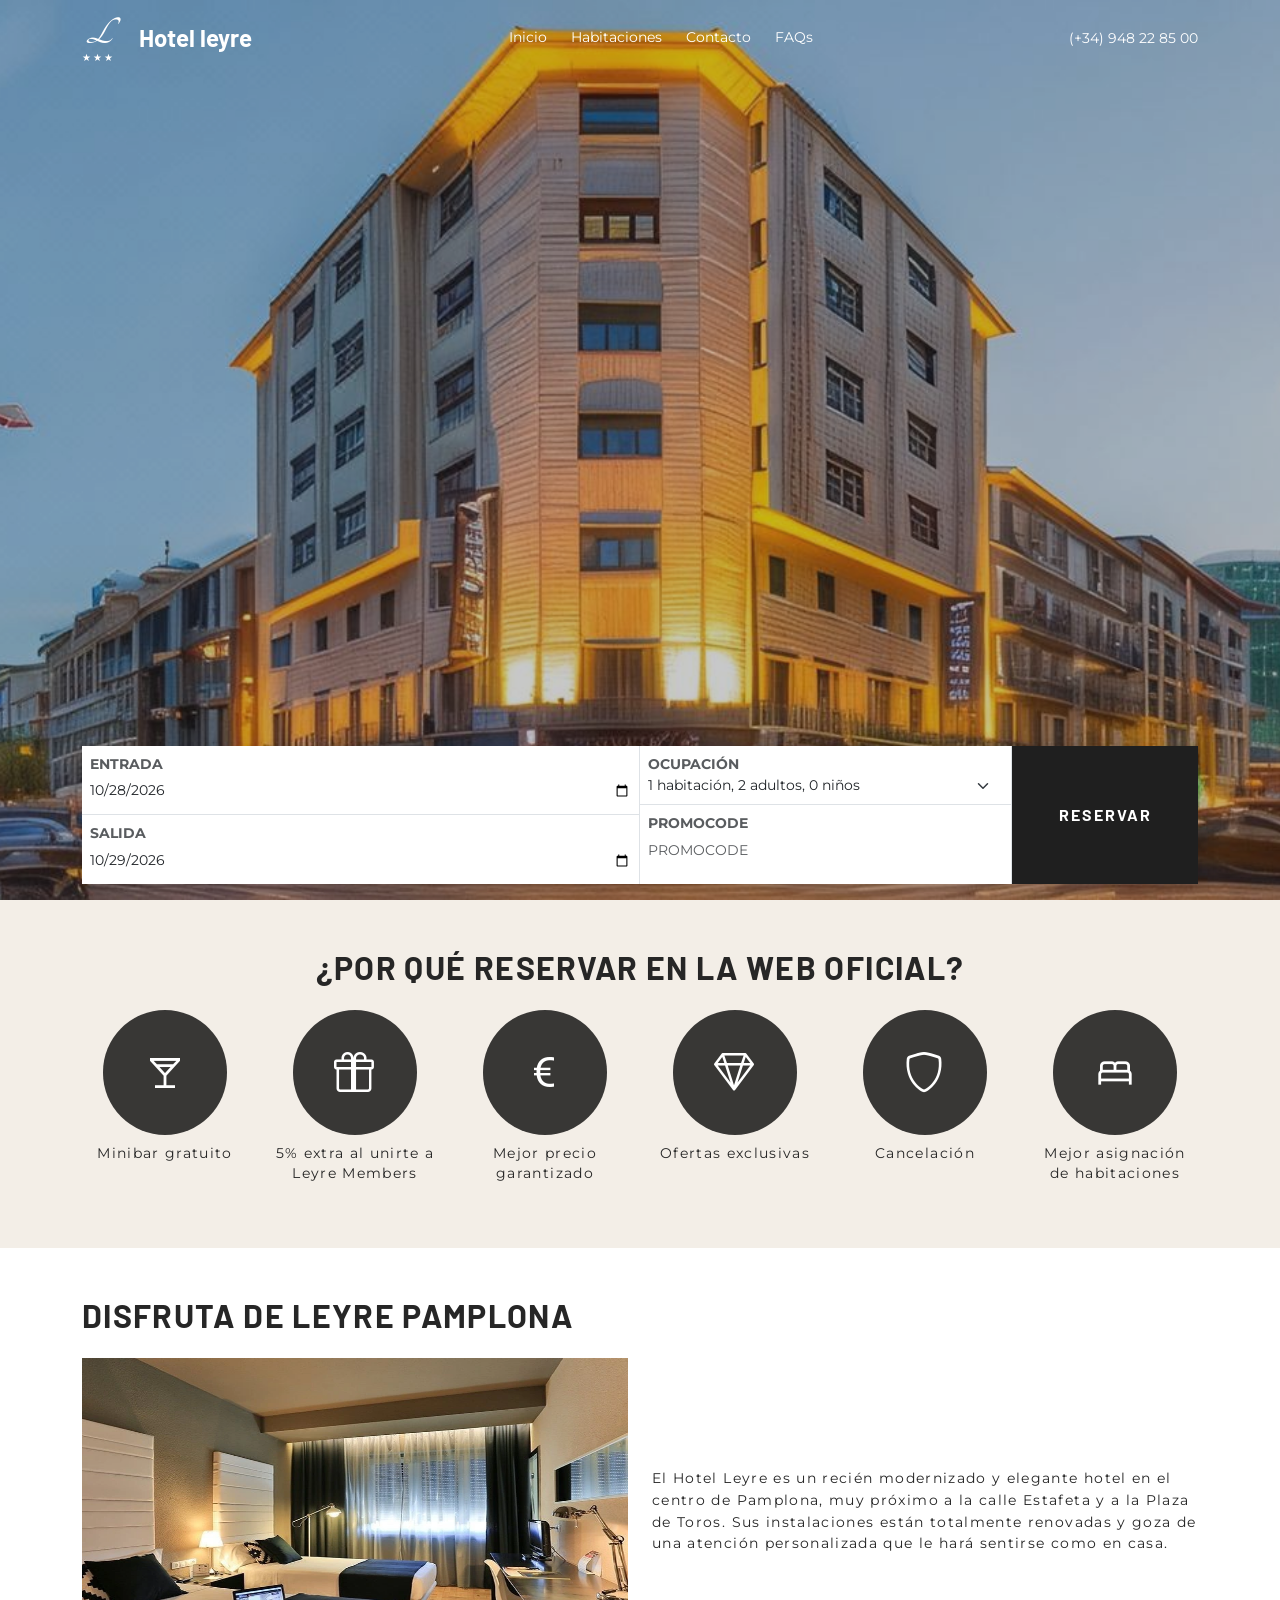
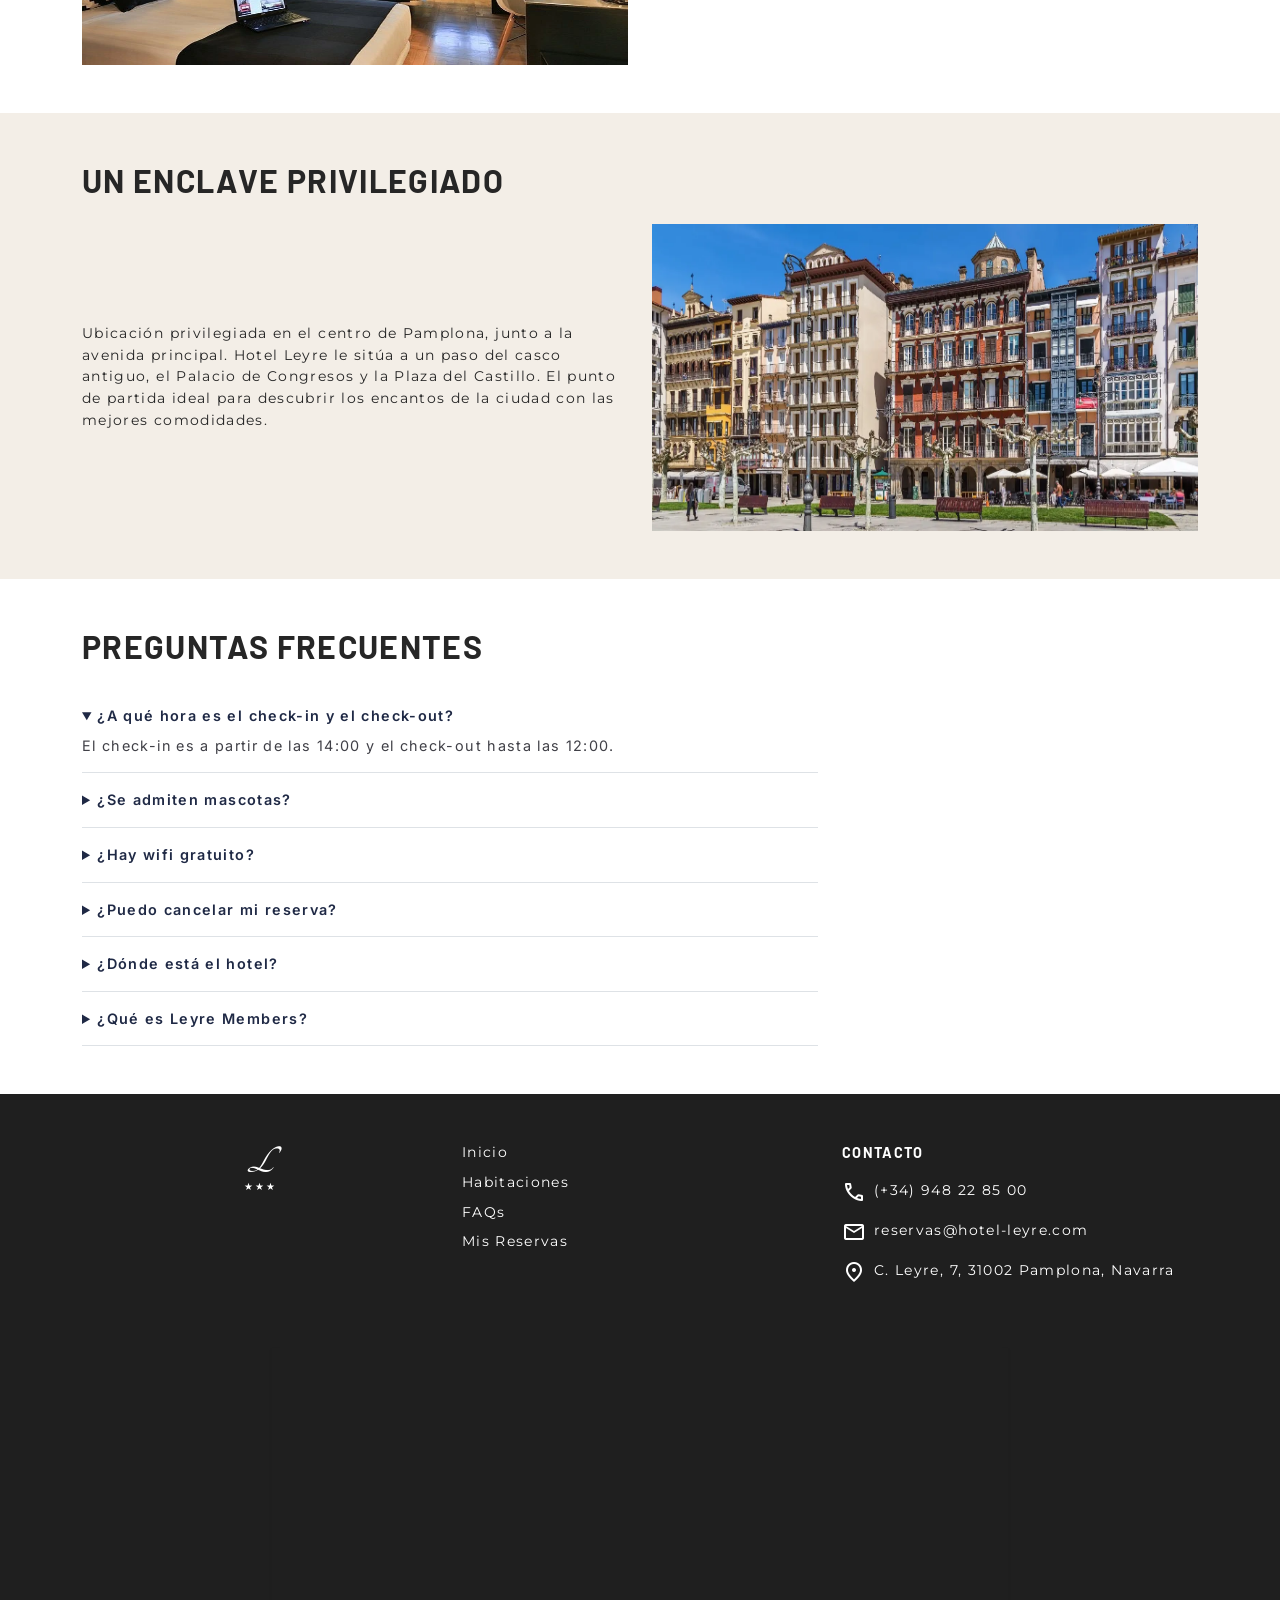
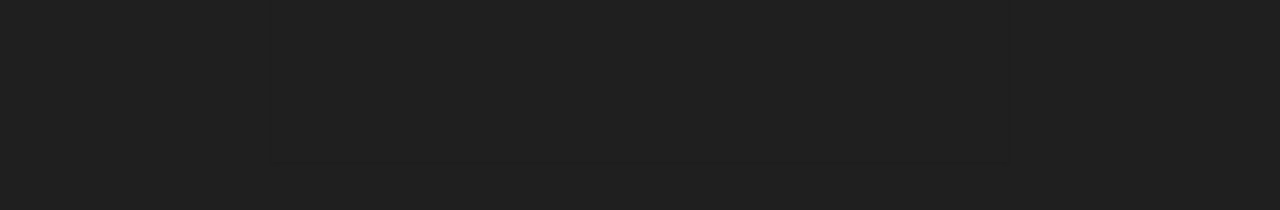
==== index.html @ f27903bc "Primer commit" ====
<!doctype html>
<html lang="es">
<head>
  <meta charset="utf-8">
  <meta name="viewport" content="width=device-width, initial-scale=1">
  <title>Inicio | Hotel Leyre Pamplona</title>
  <link href="https://cdn.jsdelivr.net/npm/bootstrap@5.3.3/dist/css/bootstrap.min.css" rel="stylesheet"> <!--REF DE BOOSTRAP-->
  <link href="estilos.css" rel="stylesheet"> <!--CSS-->
  <link rel="stylesheet" href="https://cdn.jsdelivr.net/npm/bootstrap-icons@1.11.3/font/bootstrap-icons.min.css"> <!--BOOSTRAP ICONS-->
  <link rel="preconnect" href="https://fonts.googleapis.com"> <!--GOOGLE FONTS-->
  <link rel="preconnect" href="https://fonts.gstatic.com" crossorigin> <!--GOOGLE FONTS-->
  <link href="https://fonts.googleapis.com/css2?family=Tangerine:wght@400;700&display=swap" rel="stylesheet"><!--GOOGLE FONTS-->
  <link rel="stylesheet" href="https://fonts.googleapis.com/css2?family=Material+Symbols+Outlined:opsz,wght,FILL,GRAD@24,400,0,0" /> <!--GOOGLE FONTS ICONS-->

  <script src="https://cdn.jsdelivr.net/npm/bootstrap@5.3.3/dist/js/bootstrap.bundle.min.js"></script> <!--JAVA SCRIPT-->
  
  <script src="header.js"></script>
  <script src="footer.js"></script>
</head>

<body>
  <!-- ===================== CABECERA ===================== -->
  <div id="header"></div>

<main>

<!-- ===================== POR QUÉ RESERVAR EN LA WEB OFICIAL ===================== -->
<section class="iconos-beneficios bg-leyre-claro py-5">
  <div class="container">
    <h2 class="text-center mb-4">¿Por qué reservar en la web oficial?</h2>
    <div class="row row-cols-2 row-cols-md-3 row-cols-lg-6 g-4 text-center">
      <div class="col">
        <div class="ratio ratio-1x1 rounded-circle w-75 mx-auto" style="background-color: rgba(0, 0, 0, 0.77);">
          <div class="d-flex align-items-center justify-content-center text-white fs-3">
            <span class="material-symbols-outlined">local_bar</span>
          </div>
        </div>
        <p class="texto-pequeno mt-2">Minibar gratuito</p>
      </div>
      <div class="col">
        <div class="ratio ratio-1x1 rounded-circle w-75 mx-auto" style="background-color: rgba(0, 0, 0, 0.77);">
          <div class="d-flex align-items-center justify-content-center text-white fs-3">
            <i class="bi bi-gift"></i>
          </div>
        </div>
        <p class="texto-pequeno mt-2">5% extra al unirte a Leyre Members</p>
      </div>
      <div class="col">
        <div class="ratio ratio-1x1 rounded-circle w-75 mx-auto" style="background-color: rgba(0, 0, 0, 0.77);">
          <div class="d-flex align-items-center justify-content-center text-white fs-3">
            <i class="bi bi-currency-euro"></i>
          </div>
        </div>
        <p class="texto-pequeno mt-2">Mejor precio garantizado</p>
      </div>
      <div class="col">
        <div class="ratio ratio-1x1 rounded-circle w-75 mx-auto" style="background-color: rgba(0, 0, 0, 0.77);">
          <div class="d-flex align-items-center justify-content-center text-white fs-3">
            <i class="bi bi-gem"></i>
          </div>
        </div>
        <p class="texto-pequeno mt-2">Ofertas exclusivas</p>
      </div>
      <div class="col">
        <div class="ratio ratio-1x1 rounded-circle w-75 mx-auto" style="background-color: rgba(0, 0, 0, 0.77);">
          <div class="d-flex align-items-center justify-content-center text-white fs-3">
            <i class="bi bi-shield"></i>
          </div>
        </div>
        <p class="texto-pequeno mt-2">Cancelación</p>
      </div>
      <div class="col">
        <div class="ratio ratio-1x1 rounded-circle w-75 mx-auto" style="background-color: rgba(0, 0, 0, 0.77);">
          <div class="d-flex align-items-center justify-content-center text-white fs-3">
            <span class="material-symbols-outlined">bed</span>
          </div>
        </div>
        <p class="texto-pequeno mt-2">Mejor asignación de habitaciones</p>
      </div>
    </div>
  </div>
</section>

<!-- ===================== DISFRUTA DE LEYRE PAMPLONA ===================== -->
<section id="disfruta" class="py-5">
  <div class="container">
    <h2 class="mb-4">Disfruta de Leyre Pamplona</h2>
    <div class="row g-4 align-items-center">
      <div class="col-12 col-lg-6">
        <div class="ratio ratio-16x9 bg-secondary-subtle"><img src="img/imagenLandingCama.jpg"></div>
      </div>
      <div class="col-12 col-lg-6">
        <p class="mb-0">El Hotel Leyre es un recién modernizado y elegante hotel en el centro de Pamplona, muy próximo a la calle Estafeta y a la Plaza de Toros. Sus instalaciones están totalmente renovadas y goza de una atención personalizada que le hará sentirse como en casa.</p>
      </div>
    </div>
  </div>
</section>

<!-- ===================== UN ENCLAVE PRIVILEGIADO ===================== -->
<section id="enclave" class="bg-leyre-claro py-5">
  <div class="container">
    <h2 class="mb-4">Un enclave privilegiado</h2>
    <div class="row g-4 align-items-center">
      <div class="col-12 col-lg-6 order-lg-2">
        <div class="ratio ratio-16x9 bg-secondary-subtle"><img src="img/imagenLandingPamplona.jpg"></div>
      </div>
      <div class="col-12 col-lg-6 order-lg-1">
        <p class="mb-0">Ubicación privilegiada en el centro de Pamplona, junto a la avenida principal. Hotel Leyre le sitúa a un paso del casco antiguo, el Palacio de Congresos y la Plaza del Castillo. El punto de partida ideal para descubrir los encantos de la ciudad con las mejores comodidades.</p>
      </div>
    </div>
  </div>
</section>

<!-- ===================== PREGUNTAS FRECUENTES ===================== -->
<section id="faq" class="py-5">
  <div class="container">
    <h2 class="mb-4">Preguntas frecuentes</h2>
    <div class="row">
      <div class="col-12 col-lg-8">
        <details class="border-bottom py-3" open>
          <summary class="fw-semibold">¿A qué hora es el check-in y el check-out?</summary>
          <p class="mt-2 mb-0">El check-in es a partir de las 14:00 y el check-out hasta las 12:00.</p>
        </details>
        <details class="border-bottom py-3">
          <summary class="fw-semibold">¿Se admiten mascotas?</summary>
          <p class="mt-2 mb-0">Consulta con recepción las condiciones para mascotas.</p>
        </details>
        <details class="border-bottom py-3">
          <summary class="fw-semibold">¿Hay wifi gratuito?</summary>
          <p class="mt-2 mb-0">Sí, todas las habitaciones disponen de wifi gratis.</p>
        </details>
        <details class="border-bottom py-3">
          <summary class="fw-semibold">¿Puedo cancelar mi reserva?</summary>
          <p class="mt-2 mb-0">Reservando en la web oficial dispones de cancelación según la tarifa elegida.</p>
        </details>
        <details class="border-bottom py-3">
          <summary class="fw-semibold">¿Dónde está el hotel?</summary>
          <p class="mt-2 mb-0">En el centro, a pocos minutos a pie de la Plaza de Toros y la calle Estafeta.</p>
        </details>
        <details class="border-bottom py-3">
          <summary class="fw-semibold">¿Qué es Leyre Members?</summary>
          <p class="mt-2 mb-0">Nuestro programa de fidelidad con un 5% extra en tus reservas directas.</p>
        </details>
      </div>
    </div>
  </div>
</section>

</main>

<!-- ===================== FOOTER ===================== -->
<div id="footer"></div>


</body>
</html>
---- estilos.css ----
@import url("https://fonts.googleapis.com/css2?family=Barlow:wght@700&family=Inter:wght@400;600&family=Montserrat:wght@400;600&display=swap");

:root {
  --leyre-claro: #f3eee7;
  --leyre-oscuro: #1f1f1f;
  --leyre-texto: #262626;
  --leyre-blanco: #ffffff;
}

body {
  font-family: "Montserrat", sans-serif;
  font-size: 0.9rem;
  letter-spacing: 1.35px;
  color: var(--leyre-texto);
}

h1, h2, h3, h4, .titulo {
  font-family: "Barlow", sans-serif;
  font-weight: 700;
  text-transform: uppercase;
}
h1, h2, h3, h4, .titulo:not(.text-white) {
  color: #262626;
}
h1 { font-size: clamp(1.6rem, 4vw, 2.6rem); }
h2 { font-size: clamp(1.25rem, 3vw, 2rem); }
h3 { font-size: clamp(1.1rem, 2vw, 1.4rem); }

.texto-pequeno {
  font-family: "Montserrat", sans-serif;
  font-size: clamp(0.7rem, 1.5vw, 0.85rem);
}

.iconos-beneficios .material-symbols-outlined,
.iconos-beneficios .bi {
  font-size: 2.5rem;
}

/* ---------- FONDOS Y TEXTOS ---------- */
.bg-leyre-claro  { background-color: var(--leyre-claro); }
.bg-leyre-oscuro { background-color: var(--leyre-oscuro); color: var(--leyre-blanco); }
.bg-leyre-oscuro .titulo { color: var(--leyre-blanco); }
.bg-leyre-oscuro a { color: var(--leyre-blanco); text-decoration: none; }

/* ---------- PREGUNTAS FRECUENTES ---------- */
#faq summary {
  color: #1f2945;
  font-family: "Inter", sans-serif;
  font-weight: 600;
}
#faq details > p {
  color: #404047;
  font-family: "Inter", sans-serif;
  font-weight: 400;
}

/* ---------- BOTONES ---------- */
.btn-leyre {
  color: var(--leyre-blanco);
  font-family: "Barlow", sans-serif;
  font-weight: 700;
  text-transform: uppercase;
}
.btn-leyre-borde {
  background-color: transparent;
  border-color: var(--leyre-texto);
  color: var(--leyre-texto);
  font-family: "Barlow", sans-serif;
  font-weight: 700;
  text-transform: uppercase;
}
.btn-leyre-borde:hover {
  background-color: #b08d57; 
  color: white;
}


/* ---------- MENÚ HAMBURGUESA ---------- */
.offcanvas {
  z-index: 9999 !important;
}
.offcanvas-backdrop {
  z-index: 9998 !important;
}


/* ---------- HEADER ---------- */
.site-header {
  font-family: "Montserrat", sans-serif;
  font-size: 0.9rem;
  line-height: 1.5;
  letter-spacing: normal;
}
.site-header .texto-pequeno {
  font-size: clamp(0.7rem, 1.5vw, 0.85rem);
}
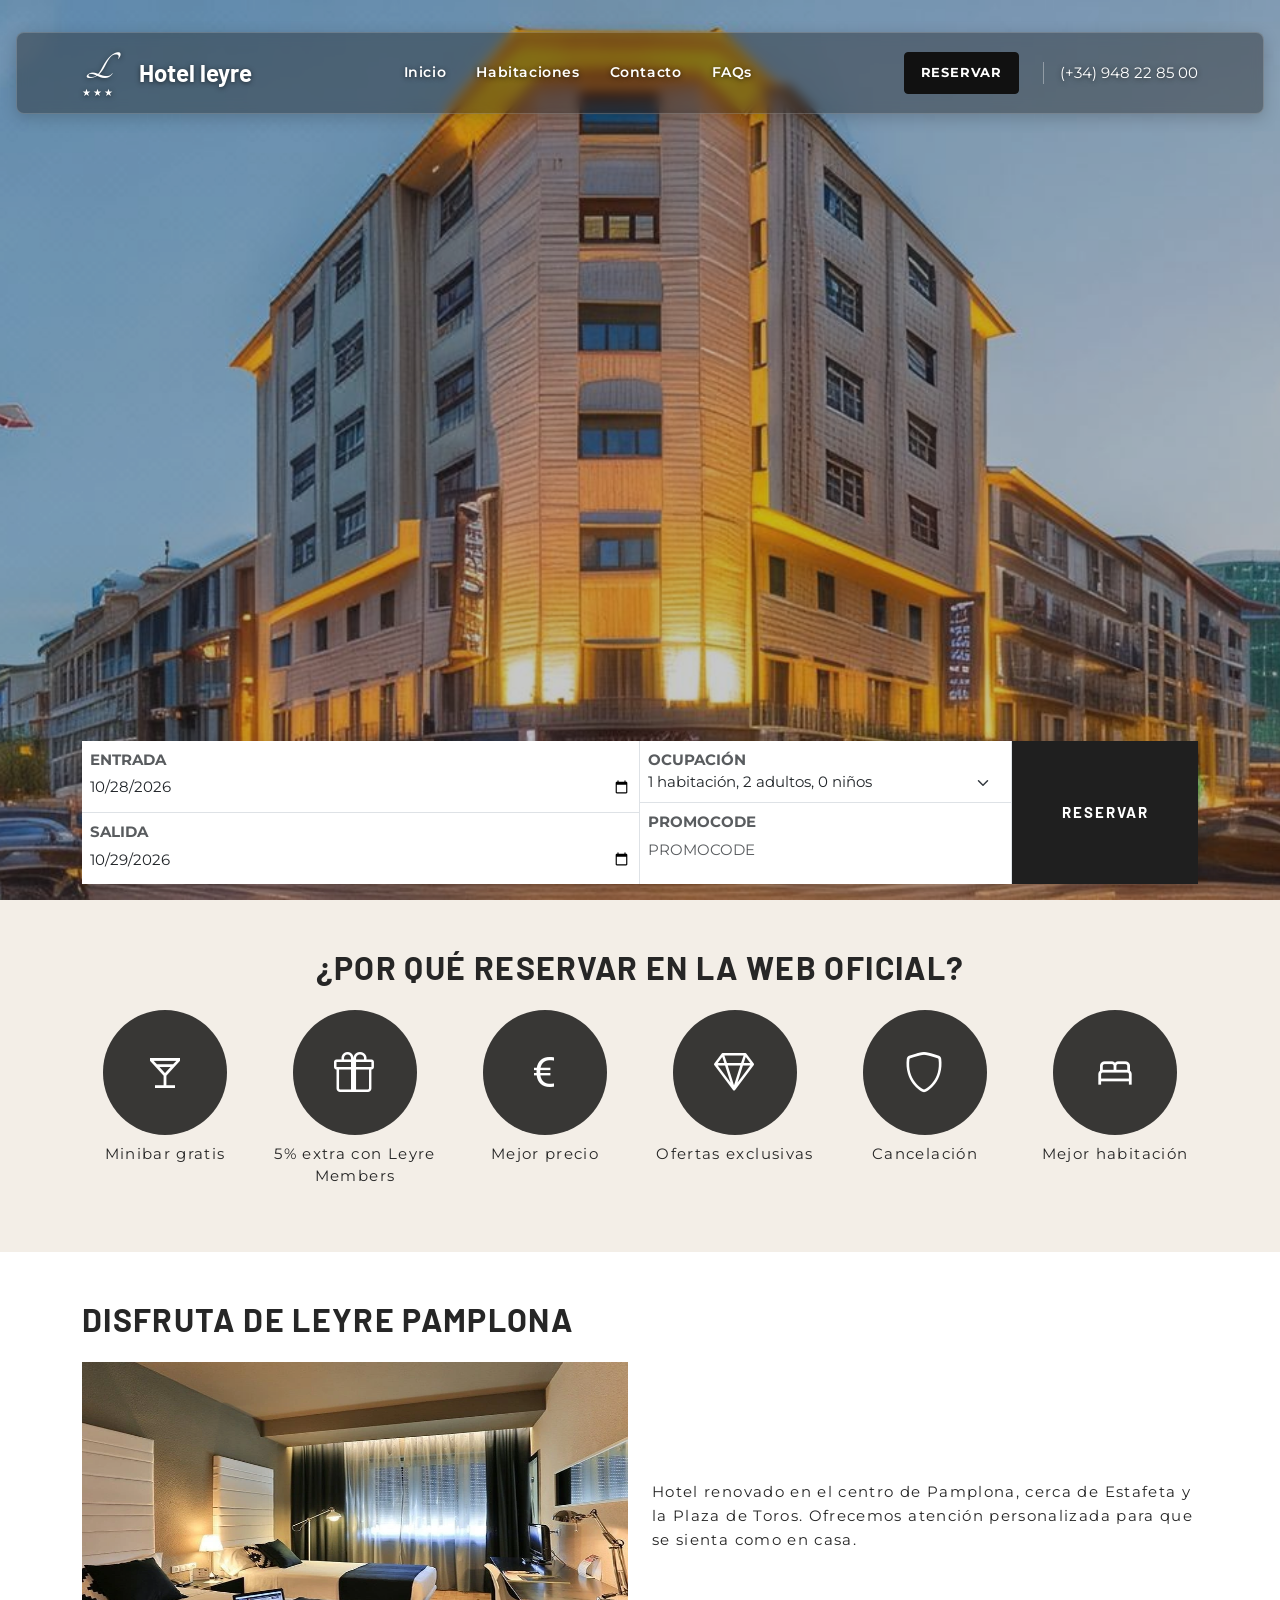
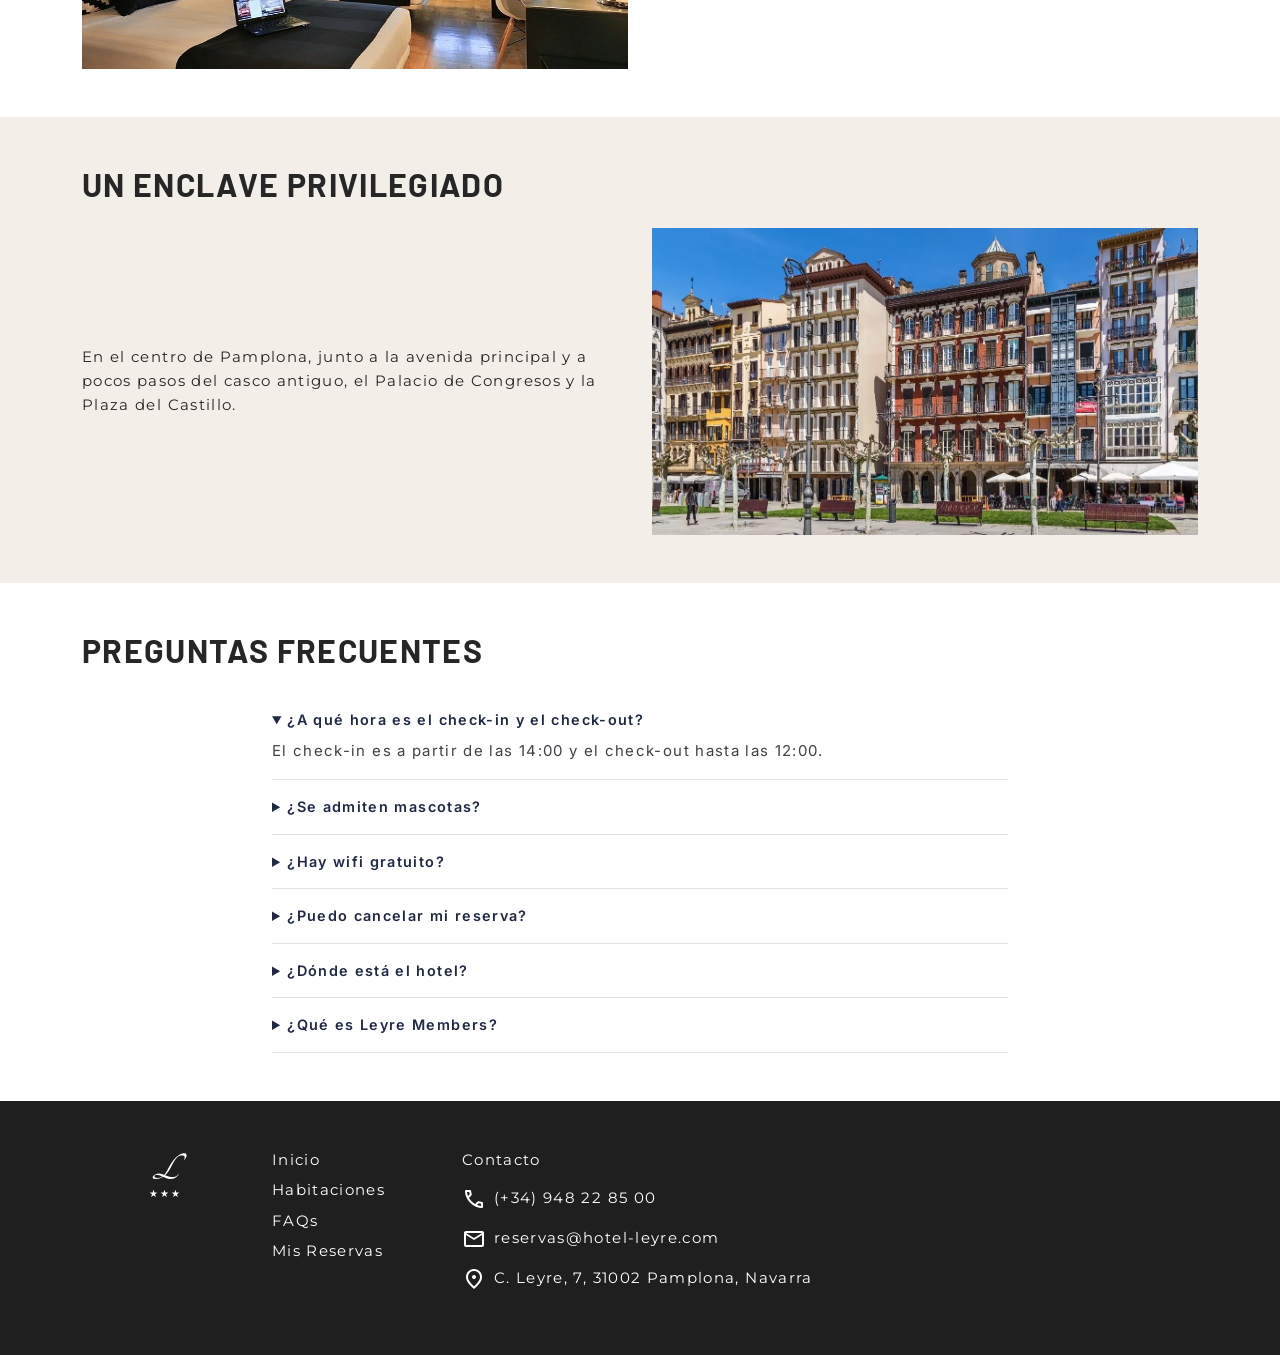
==== commit fb18e01d: "COMIT FINAL" ====
--- a/index.html
+++ b/index.html
@@ -35,7 +35,7 @@
             <span class="material-symbols-outlined">local_bar</span>
           </div>
         </div>
-        <p class="texto-pequeno mt-2">Minibar gratuito</p>
+        <p class="texto-pequeno mt-2">Minibar gratis</p>
       </div>
       <div class="col">
         <div class="ratio ratio-1x1 rounded-circle w-75 mx-auto" style="background-color: rgba(0, 0, 0, 0.77);">
@@ -43,7 +43,7 @@
             <i class="bi bi-gift"></i>
           </div>
         </div>
-        <p class="texto-pequeno mt-2">5% extra al unirte a Leyre Members</p>
+        <p class="texto-pequeno mt-2">5% extra con Leyre Members</p>
       </div>
       <div class="col">
         <div class="ratio ratio-1x1 rounded-circle w-75 mx-auto" style="background-color: rgba(0, 0, 0, 0.77);">
@@ -51,7 +51,7 @@
             <i class="bi bi-currency-euro"></i>
           </div>
         </div>
-        <p class="texto-pequeno mt-2">Mejor precio garantizado</p>
+        <p class="texto-pequeno mt-2">Mejor precio</p>
       </div>
       <div class="col">
         <div class="ratio ratio-1x1 rounded-circle w-75 mx-auto" style="background-color: rgba(0, 0, 0, 0.77);">
@@ -75,7 +75,7 @@
             <span class="material-symbols-outlined">bed</span>
           </div>
         </div>
-        <p class="texto-pequeno mt-2">Mejor asignación de habitaciones</p>
+        <p class="texto-pequeno mt-2">Mejor habitación</p>
       </div>
     </div>
   </div>
@@ -90,7 +90,7 @@
         <div class="ratio ratio-16x9 bg-secondary-subtle"><img src="img/imagenLandingCama.jpg"></div>
       </div>
       <div class="col-12 col-lg-6">
-        <p class="mb-0">El Hotel Leyre es un recién modernizado y elegante hotel en el centro de Pamplona, muy próximo a la calle Estafeta y a la Plaza de Toros. Sus instalaciones están totalmente renovadas y goza de una atención personalizada que le hará sentirse como en casa.</p>
+        <p class="mb-0">Hotel renovado en el centro de Pamplona, cerca de Estafeta y la Plaza de Toros. Ofrecemos atención personalizada para que se sienta como en casa.</p>
       </div>
     </div>
   </div>
@@ -105,7 +105,7 @@
         <div class="ratio ratio-16x9 bg-secondary-subtle"><img src="img/imagenLandingPamplona.jpg"></div>
       </div>
       <div class="col-12 col-lg-6 order-lg-1">
-        <p class="mb-0">Ubicación privilegiada en el centro de Pamplona, junto a la avenida principal. Hotel Leyre le sitúa a un paso del casco antiguo, el Palacio de Congresos y la Plaza del Castillo. El punto de partida ideal para descubrir los encantos de la ciudad con las mejores comodidades.</p>
+        <p class="mb-0">En el centro de Pamplona, junto a la avenida principal y a pocos pasos del casco antiguo, el Palacio de Congresos y la Plaza del Castillo.</p>
       </div>
     </div>
   </div>
@@ -115,7 +115,7 @@
 <section id="faq" class="py-5">
   <div class="container">
     <h2 class="mb-4">Preguntas frecuentes</h2>
-    <div class="row">
+    <div class="row justify-content-center">
       <div class="col-12 col-lg-8">
         <details class="border-bottom py-3" open>
           <summary class="fw-semibold">¿A qué hora es el check-in y el check-out?</summary>
@@ -123,23 +123,23 @@
         </details>
         <details class="border-bottom py-3">
           <summary class="fw-semibold">¿Se admiten mascotas?</summary>
-          <p class="mt-2 mb-0">Consulta con recepción las condiciones para mascotas.</p>
+          <p class="mt-2 mb-0">Consulta en recepción las condiciones para mascotas.</p>
         </details>
         <details class="border-bottom py-3">
           <summary class="fw-semibold">¿Hay wifi gratuito?</summary>
-          <p class="mt-2 mb-0">Sí, todas las habitaciones disponen de wifi gratis.</p>
+          <p class="mt-2 mb-0">Sí, en todas las habitaciones.</p>
         </details>
         <details class="border-bottom py-3">
           <summary class="fw-semibold">¿Puedo cancelar mi reserva?</summary>
-          <p class="mt-2 mb-0">Reservando en la web oficial dispones de cancelación según la tarifa elegida.</p>
+          <p class="mt-2 mb-0">Depende de la tarifa elegida en la web oficial.</p>
         </details>
         <details class="border-bottom py-3">
           <summary class="fw-semibold">¿Dónde está el hotel?</summary>
-          <p class="mt-2 mb-0">En el centro, a pocos minutos a pie de la Plaza de Toros y la calle Estafeta.</p>
+          <p class="mt-2 mb-0">En el centro, cerca de la Plaza de Toros y la calle Estafeta.</p>
         </details>
         <details class="border-bottom py-3">
           <summary class="fw-semibold">¿Qué es Leyre Members?</summary>
-          <p class="mt-2 mb-0">Nuestro programa de fidelidad con un 5% extra en tus reservas directas.</p>
+          <p class="mt-2 mb-0">Programa de fidelidad con un 5% extra en reservas directas.</p>
         </details>
       </div>
     </div>
--- a/estilos.css
+++ b/estilos.css
@@ -27,9 +27,14 @@
 h2 { font-size: clamp(1.25rem, 3vw, 2rem); }
 h3 { font-size: clamp(1.1rem, 2vw, 1.4rem); }
 
+p:not(.texto-pequeno) {
+  font-size: 0.9375rem;
+  line-height: 1.6;
+}
+
 .texto-pequeno {
   font-family: "Montserrat", sans-serif;
-  font-size: clamp(0.7rem, 1.5vw, 0.85rem);
+  font-size: 0.9375rem;
 }
 
 .iconos-beneficios .material-symbols-outlined,
@@ -52,6 +57,7 @@
 #faq details > p {
   color: #404047;
   font-family: "Inter", sans-serif;
+  font-size: 0.9375rem;
   font-weight: 400;
 }
 
@@ -93,5 +99,96 @@
   letter-spacing: normal;
 }
 .site-header .texto-pequeno {
-  font-size: clamp(0.7rem, 1.5vw, 0.85rem);
+  font-size: 0.9375rem;
 }
+.site-header form .texto-pequeno,
+.site-header form .form-control,
+.site-header form .form-select,
+.site-header form .btn-leyre,
+.site-header #menuLateral .offcanvas-body > div a {
+  font-size: 0.9375rem;
+}
+
+footer {
+  font-size: 0.9375rem;
+}
+footer .texto-pequeno {
+  font-size: 0.9375rem;
+}
+
+@media (min-width: 992px) {
+  .site-header > .navbar {
+    position: fixed !important;
+    top: 2rem !important;
+    left: 1rem !important;
+    width: calc(100% - 2rem) !important;
+    z-index: 1030 !important;
+    padding-block: 0.65rem;
+    border: 1px solid rgba(255, 255, 255, 0.18);
+    border-radius: 0.5rem;
+    background-color: rgba(31, 31, 31, 0.4);
+    box-shadow: 0 4px 16px rgba(0, 0, 0, 0.18);
+    backdrop-filter: blur(6px);
+  }
+
+  .site-header > .navbar > .container {
+    gap: 1.5rem;
+  }
+
+  .site-header > .navbar .navbar-brand {
+    flex-shrink: 0;
+    text-shadow: 0 1px 5px rgba(0, 0, 0, 0.6);
+  }
+
+  .site-header > .navbar .navbar-nav {
+    align-items: center;
+    gap: clamp(1rem, 2vw, 2rem) !important;
+  }
+
+  .site-header > .navbar .navbar-nav .nav-link {
+    position: relative;
+    padding: 0.75rem 0.15rem;
+    font-size: 0.9rem;
+    font-weight: 600;
+    letter-spacing: 0.04em;
+    white-space: nowrap;
+    text-shadow: 0 1px 5px rgba(0, 0, 0, 0.6);
+  }
+
+  .site-header > .navbar .navbar-nav .nav-link::after {
+    position: absolute;
+    right: 0.15rem;
+    bottom: 0.25rem;
+    left: 0.15rem;
+    height: 2px;
+    background-color: rgba(255, 255, 255, 0.85);
+    content: "";
+    transform: scaleX(0);
+    transform-origin: left;
+    transition: transform 180ms ease;
+  }
+
+  .site-header > .navbar .navbar-nav .nav-link:hover::after,
+  .site-header > .navbar .navbar-nav .nav-link:focus-visible::after {
+    transform: scaleX(1);
+  }
+
+  .site-header > .navbar .header-reservar {
+    flex-shrink: 0;
+    padding: 0.65rem 1rem;
+    border: 1px solid #111;
+    border-radius: 0.25rem;
+    background-color: #111;
+    font-size: 0.82rem;
+    letter-spacing: 0.06em;
+    text-transform: uppercase;
+  }
+
+  .site-header > .navbar > .container > .texto-pequeno {
+    flex-shrink: 0;
+    padding-left: 1rem;
+    border-left: 1px solid rgba(255, 255, 255, 0.35);
+    white-space: nowrap;
+    text-shadow: 0 1px 5px rgba(0, 0, 0, 0.6);
+  }
+}
